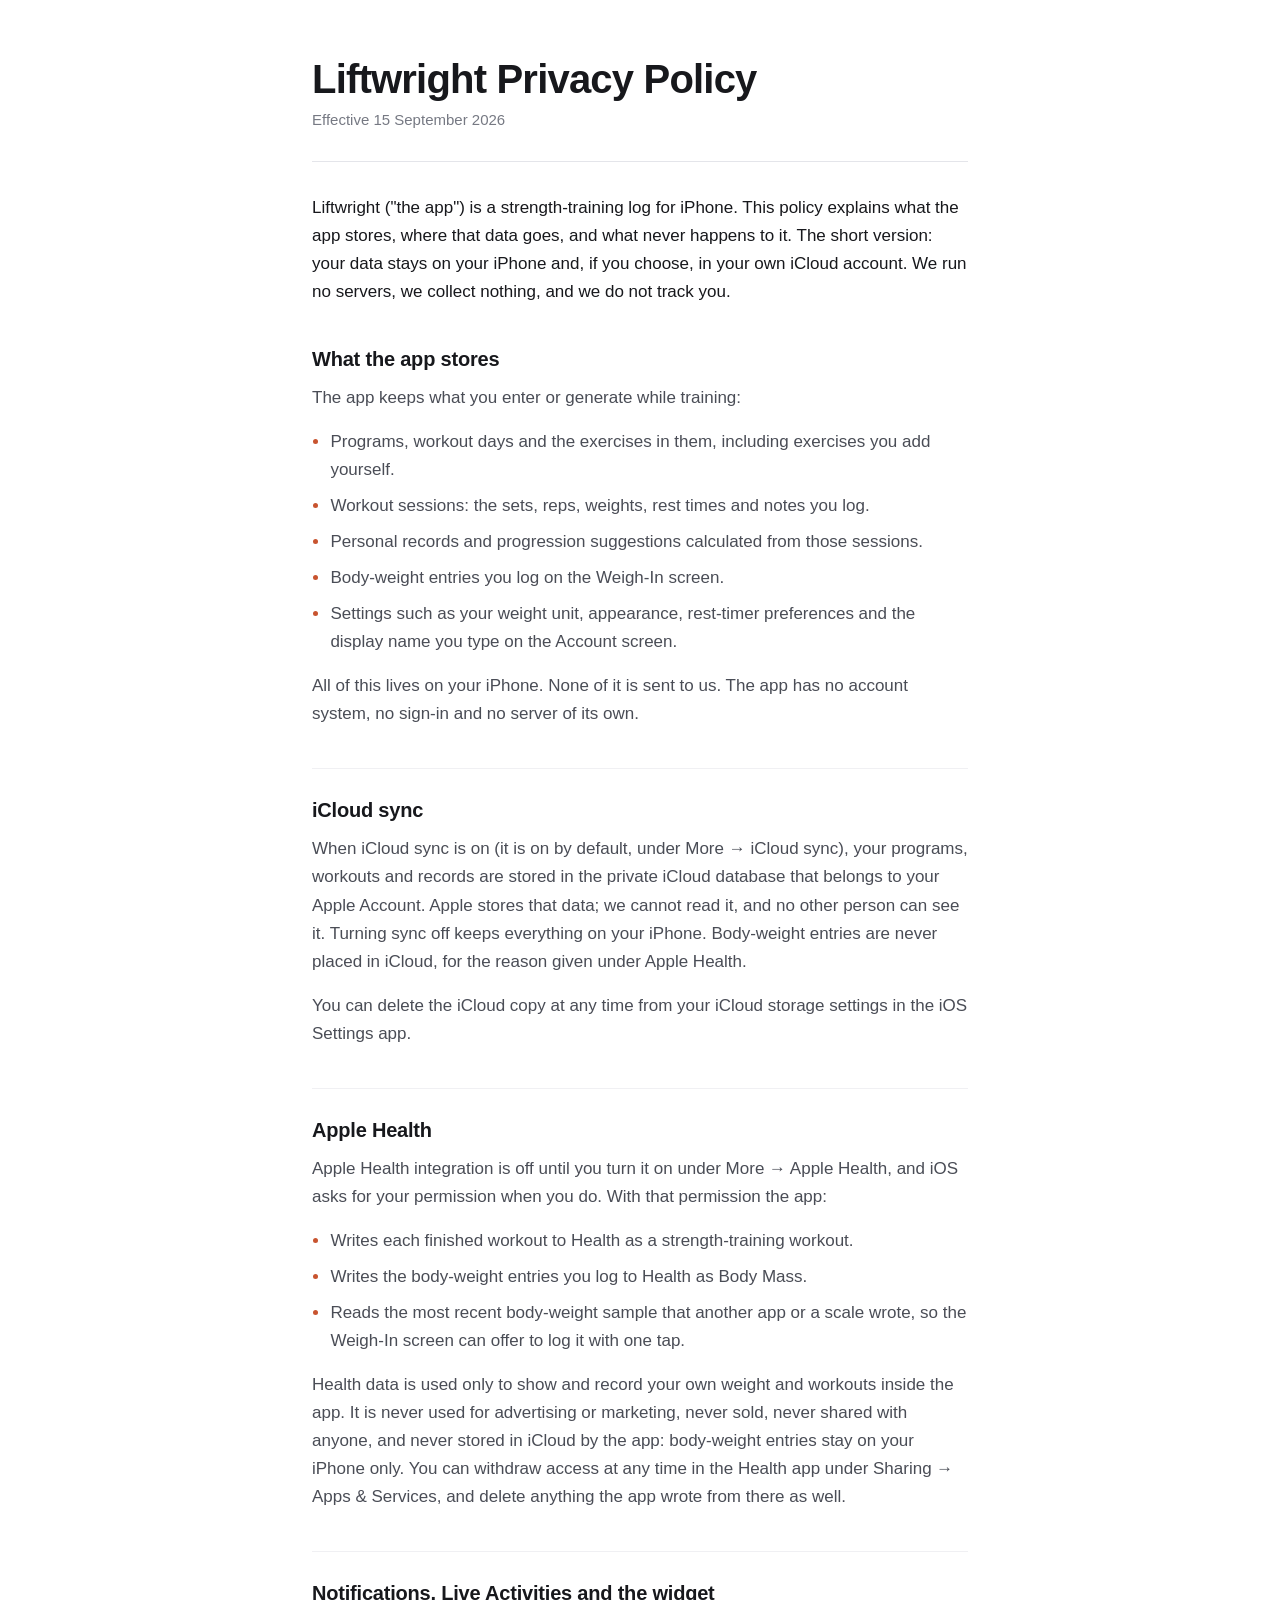
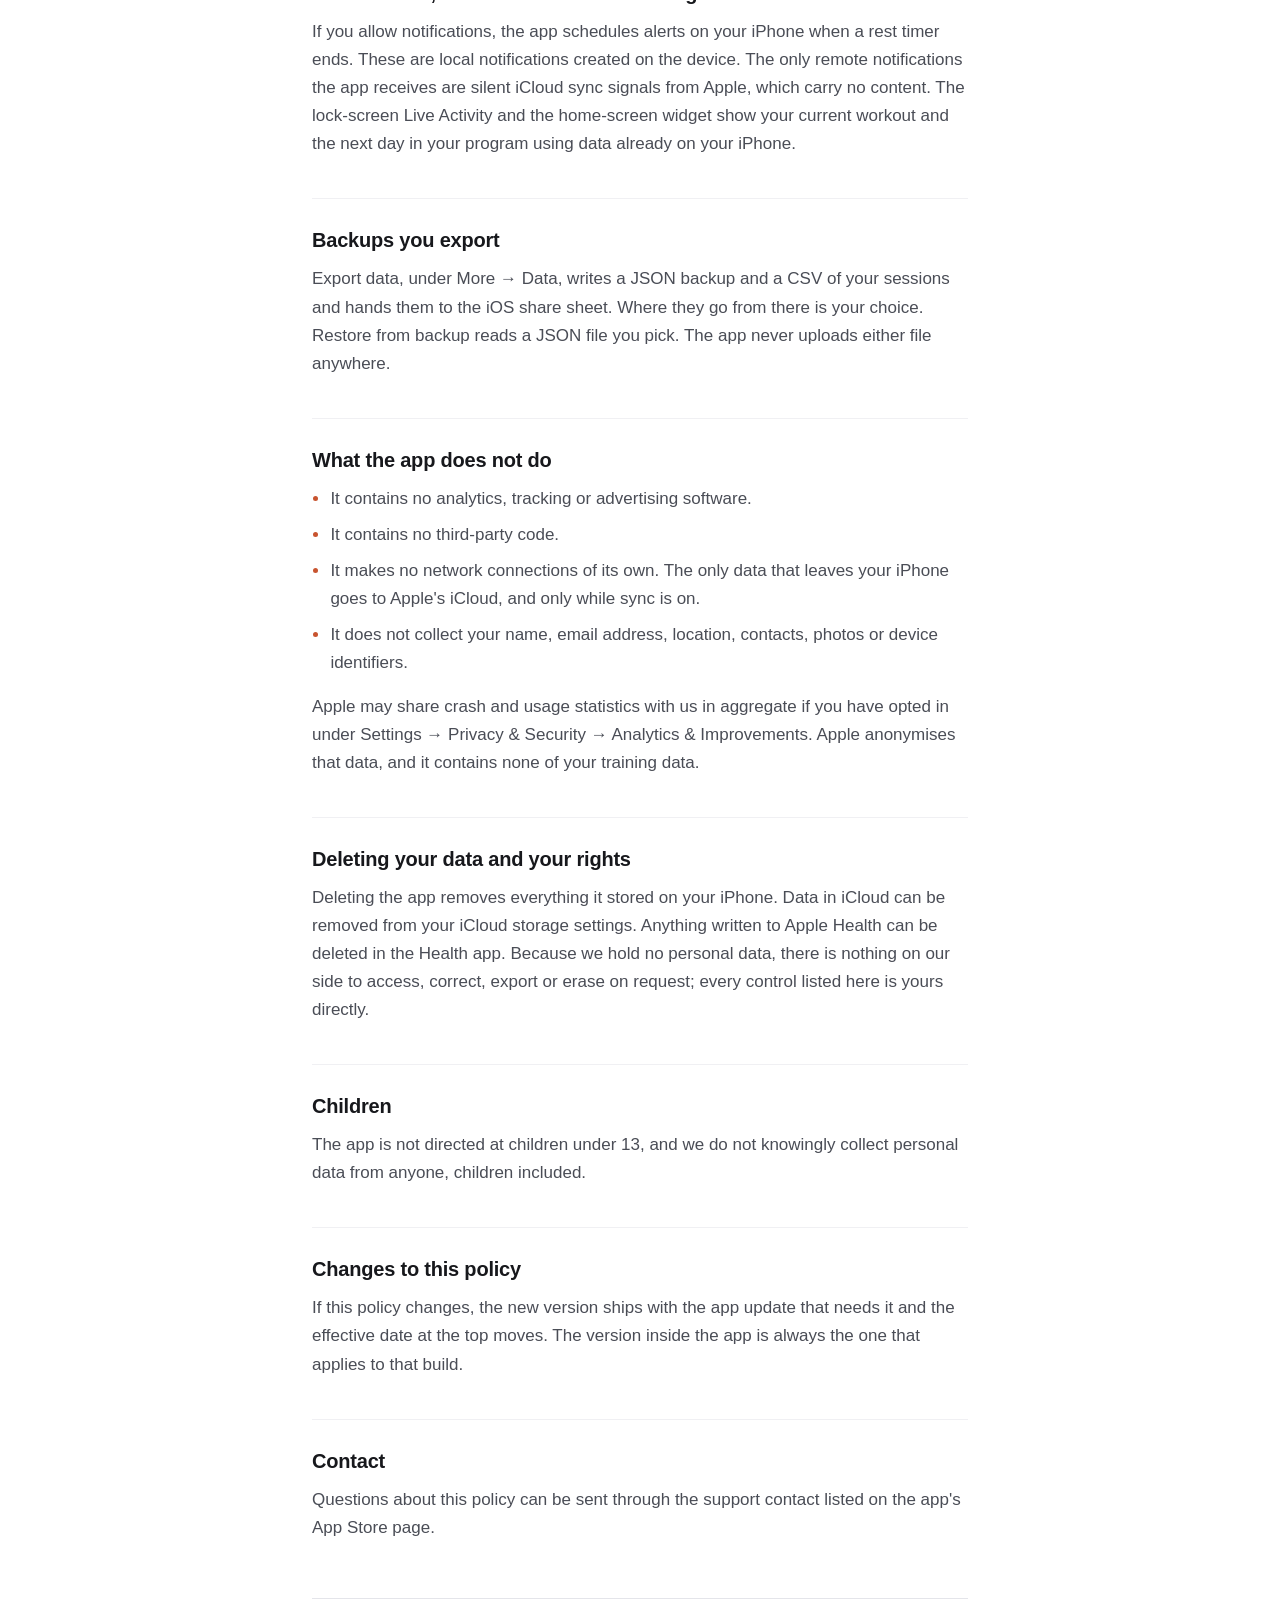
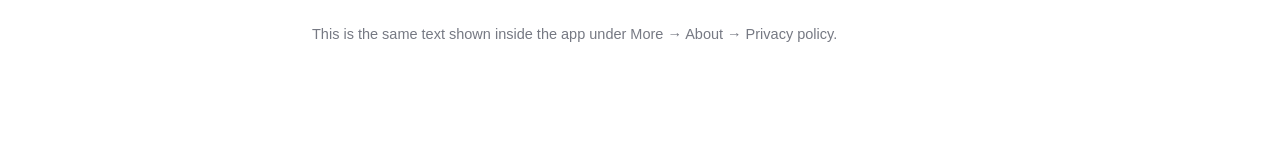
==== index.html @ 8327b4fc "Publish the Liftwright privacy policy Generated from the markdown that ships inside the app, so the " ====
<!doctype html>
<html lang="en">
<head>
<meta charset="utf-8">
<meta name="viewport" content="width=device-width, initial-scale=1">
<title>Liftwright Privacy Policy</title>
<meta name="description" content="Privacy policy for Liftwright, a strength-training log for iPhone.">
<meta name="color-scheme" content="light dark">
<style>
  :root {
    --ground: #ffffff;
    --ink: #17181c;
    --ink-2: #4a4d56;
    --muted: #767983;
    --line: #e4e5ea;
    --accent: #c8542f;
    --rule: #f0f0f3;
  }
  @media (prefers-color-scheme: dark) {
    :root {
      --ground: #101114;
      --ink: #f0f0f3;
      --ink-2: #c2c4cc;
      --muted: #8c8f99;
      --line: #2a2b32;
      --accent: #ff8a65;
      --rule: #1c1d22;
    }
  }
  * { box-sizing: border-box; }
  html { -webkit-text-size-adjust: 100%; }
  body {
    margin: 0;
    background: var(--ground);
    color: var(--ink);
    font: 400 17px/1.65 -apple-system, BlinkMacSystemFont, "Segoe UI", Roboto,
          "Helvetica Neue", Arial, sans-serif;
    -webkit-font-smoothing: antialiased;
    padding-block: 56px 96px;
    padding-inline: 22px;
  }
  main { max-width: 41rem; margin: 0 auto; }
  h1 {
    font-size: clamp(30px, 6vw, 40px);
    line-height: 1.15;
    letter-spacing: -.02em;
    margin: 0 0 6px;
    text-wrap: balance;
  }
  .effective {
    color: var(--muted);
    font-size: 15px;
    margin: 0 0 32px;
    padding-bottom: 28px;
    border-bottom: 1px solid var(--line);
  }
  h2 {
    font-size: 20px;
    line-height: 1.3;
    letter-spacing: -.01em;
    margin: 40px 0 12px;
    padding-top: 28px;
    border-top: 1px solid var(--rule);
    text-wrap: balance;
  }
  h2:first-of-type { border-top: 0; padding-top: 0; }
  p { margin: 0 0 16px; color: var(--ink-2); }
  .lede { color: var(--ink); }
  ul { margin: 0 0 16px; padding-left: 1.15rem; color: var(--ink-2); }
  li { margin-bottom: 8px; }
  li::marker { color: var(--accent); }
  footer {
    margin-top: 56px;
    padding-top: 24px;
    border-top: 1px solid var(--line);
    color: var(--muted);
    font-size: 14.5px;
  }
  footer p { color: inherit; margin-bottom: 0; }
  @media (max-width: 520px) {
    body { padding-block: 36px 64px; font-size: 16.5px; }
  }
</style>
</head>
<body>
<main>
<h1>Liftwright Privacy Policy</h1>
<p class="effective">Effective 15 September 2026</p>
<p class="lede">Liftwright (&quot;the app&quot;) is a strength-training log for iPhone. This policy explains what the app stores, where that data goes, and what never happens to it. The short version: your data stays on your iPhone and, if you choose, in your own iCloud account. We run no servers, we collect nothing, and we do not track you.</p>
<h2>What the app stores</h2>
<p>The app keeps what you enter or generate while training:</p>
<ul>
  <li>Programs, workout days and the exercises in them, including exercises you add yourself.</li>
  <li>Workout sessions: the sets, reps, weights, rest times and notes you log.</li>
  <li>Personal records and progression suggestions calculated from those sessions.</li>
  <li>Body-weight entries you log on the Weigh-In screen.</li>
  <li>Settings such as your weight unit, appearance, rest-timer preferences and the display name you type on the Account screen.</li>
</ul>
<p>All of this lives on your iPhone. None of it is sent to us. The app has no account system, no sign-in and no server of its own.</p>
<h2>iCloud sync</h2>
<p>When iCloud sync is on (it is on by default, under More → iCloud sync), your programs, workouts and records are stored in the private iCloud database that belongs to your Apple Account. Apple stores that data; we cannot read it, and no other person can see it. Turning sync off keeps everything on your iPhone. Body-weight entries are never placed in iCloud, for the reason given under Apple Health.</p>
<p>You can delete the iCloud copy at any time from your iCloud storage settings in the iOS Settings app.</p>
<h2>Apple Health</h2>
<p>Apple Health integration is off until you turn it on under More → Apple Health, and iOS asks for your permission when you do. With that permission the app:</p>
<ul>
  <li>Writes each finished workout to Health as a strength-training workout.</li>
  <li>Writes the body-weight entries you log to Health as Body Mass.</li>
  <li>Reads the most recent body-weight sample that another app or a scale wrote, so the Weigh-In screen can offer to log it with one tap.</li>
</ul>
<p>Health data is used only to show and record your own weight and workouts inside the app. It is never used for advertising or marketing, never sold, never shared with anyone, and never stored in iCloud by the app: body-weight entries stay on your iPhone only. You can withdraw access at any time in the Health app under Sharing → Apps &amp; Services, and delete anything the app wrote from there as well.</p>
<h2>Notifications, Live Activities and the widget</h2>
<p>If you allow notifications, the app schedules alerts on your iPhone when a rest timer ends. These are local notifications created on the device. The only remote notifications the app receives are silent iCloud sync signals from Apple, which carry no content. The lock-screen Live Activity and the home-screen widget show your current workout and the next day in your program using data already on your iPhone.</p>
<h2>Backups you export</h2>
<p>Export data, under More → Data, writes a JSON backup and a CSV of your sessions and hands them to the iOS share sheet. Where they go from there is your choice. Restore from backup reads a JSON file you pick. The app never uploads either file anywhere.</p>
<h2>What the app does not do</h2>
<ul>
  <li>It contains no analytics, tracking or advertising software.</li>
  <li>It contains no third-party code.</li>
  <li>It makes no network connections of its own. The only data that leaves your iPhone goes to Apple&#x27;s iCloud, and only while sync is on.</li>
  <li>It does not collect your name, email address, location, contacts, photos or device identifiers.</li>
</ul>
<p>Apple may share crash and usage statistics with us in aggregate if you have opted in under Settings → Privacy &amp; Security → Analytics &amp; Improvements. Apple anonymises that data, and it contains none of your training data.</p>
<h2>Deleting your data and your rights</h2>
<p>Deleting the app removes everything it stored on your iPhone. Data in iCloud can be removed from your iCloud storage settings. Anything written to Apple Health can be deleted in the Health app. Because we hold no personal data, there is nothing on our side to access, correct, export or erase on request; every control listed here is yours directly.</p>
<h2>Children</h2>
<p>The app is not directed at children under 13, and we do not knowingly collect personal data from anyone, children included.</p>
<h2>Changes to this policy</h2>
<p>If this policy changes, the new version ships with the app update that needs it and the effective date at the top moves. The version inside the app is always the one that applies to that build.</p>
<h2>Contact</h2>
<p>Questions about this policy can be sent through the support contact listed on the app&#x27;s App Store page.</p>
<footer>
  <p>This is the same text shown inside the app under More &rarr; About &rarr; Privacy policy.</p>
</footer>
</main>
</body>
</html>
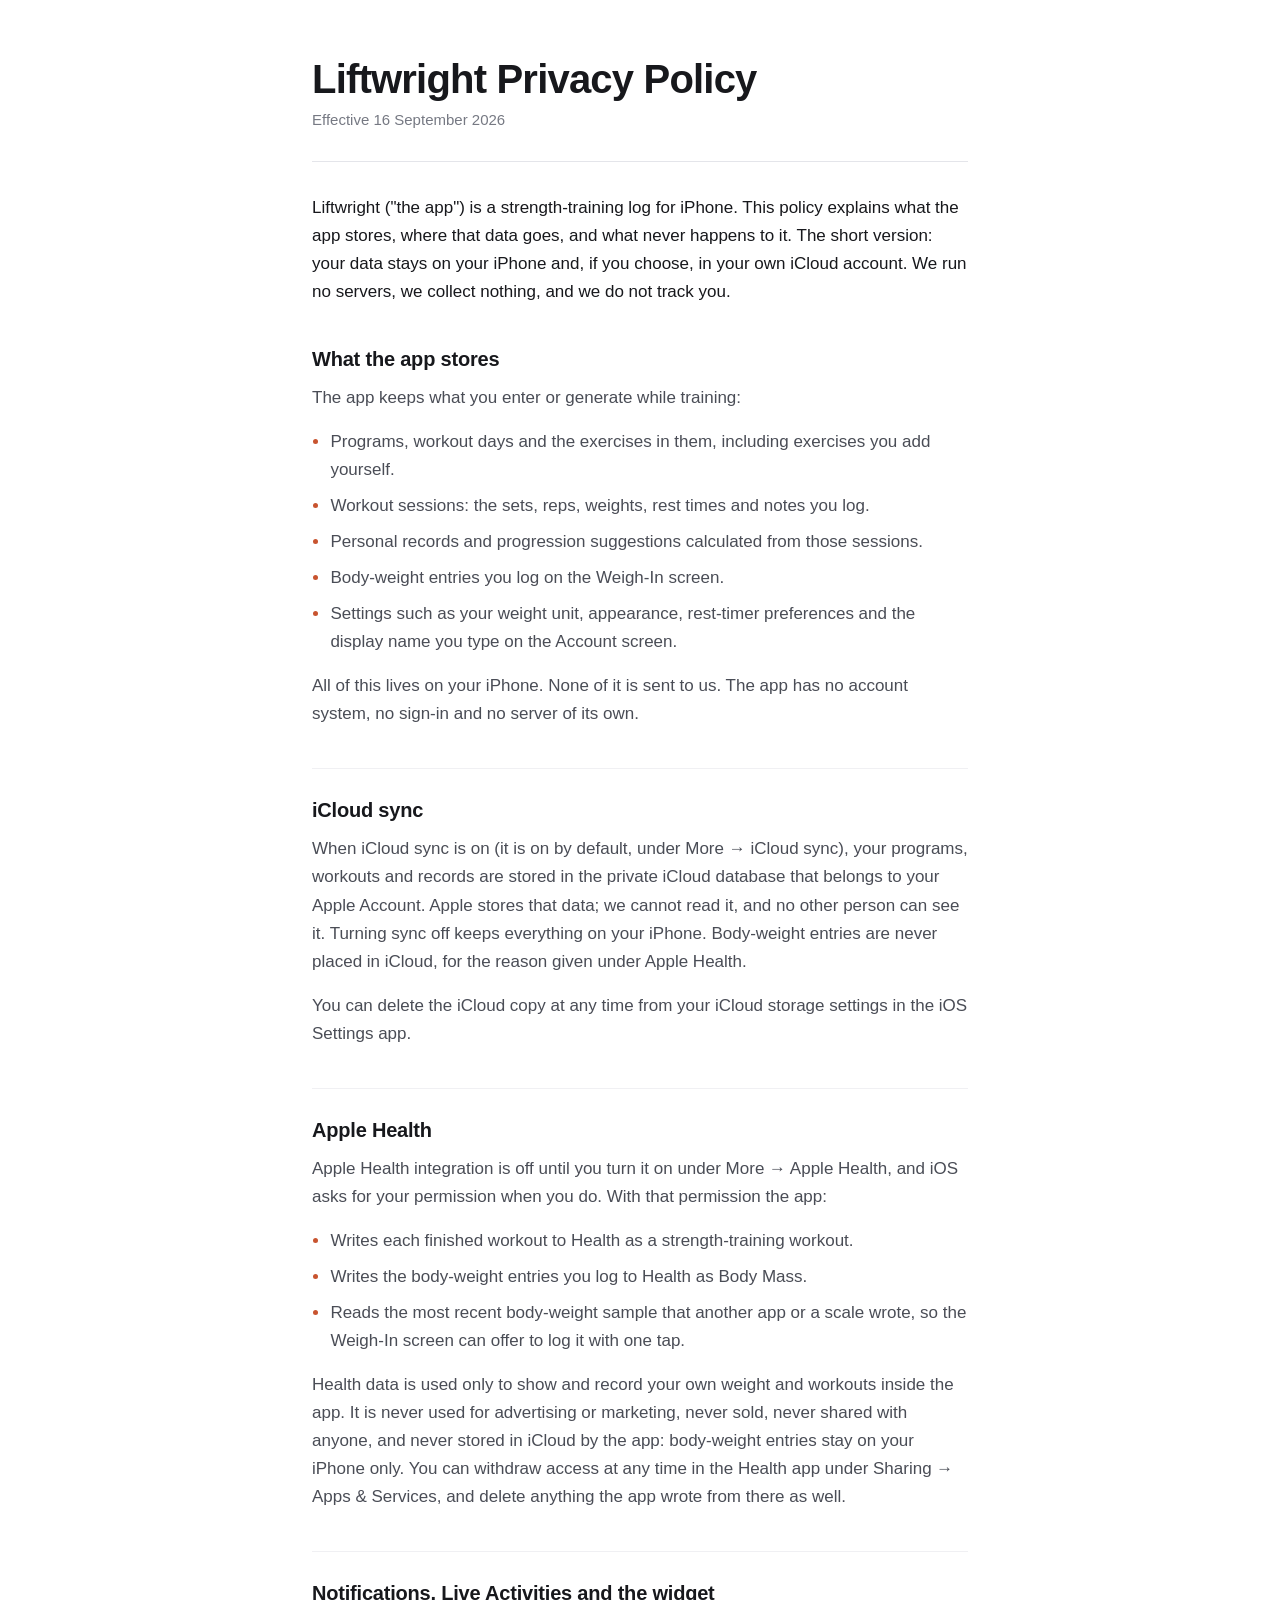
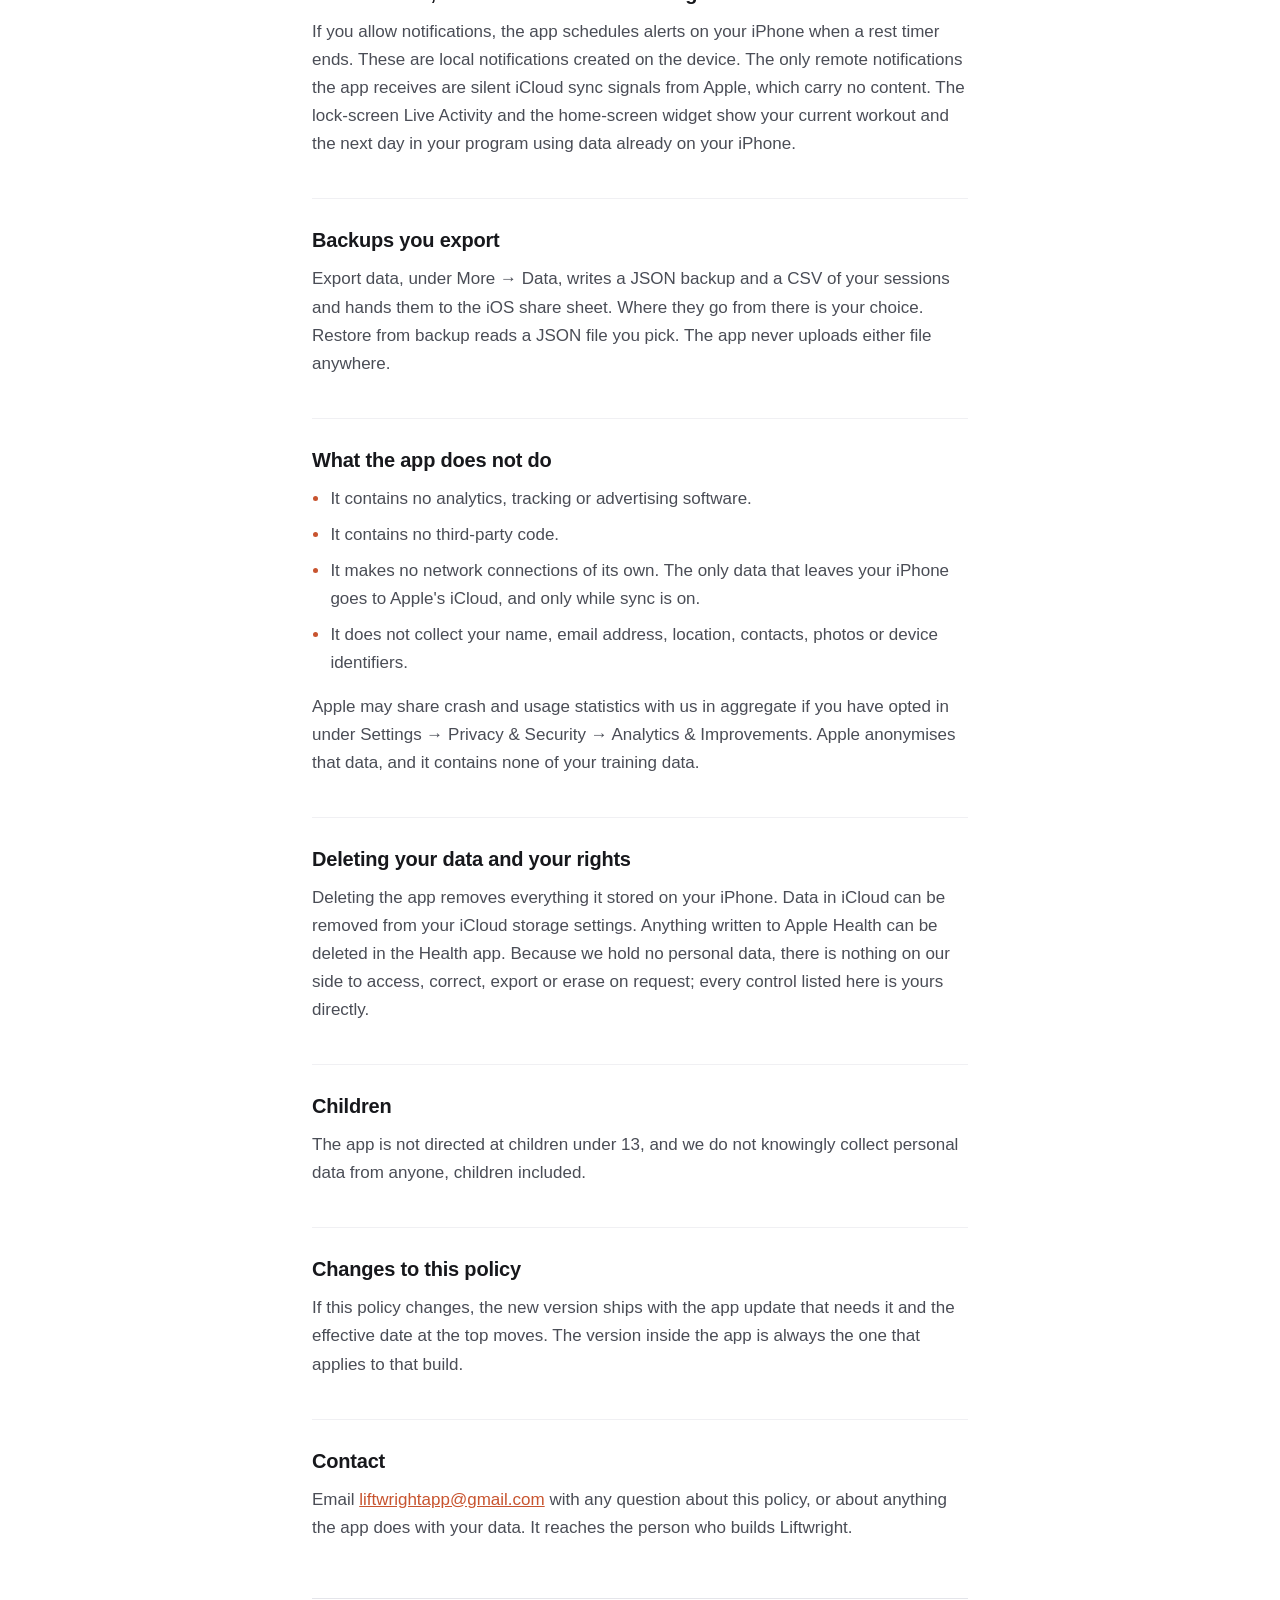
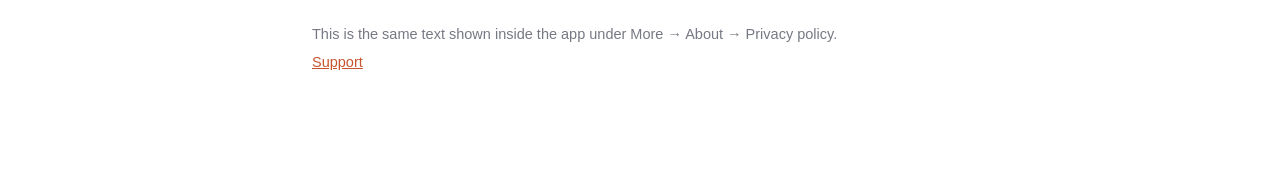
==== commit c7b9b5b1: "Add the support page and share one stylesheet The support page carries the contact address, common q" ====
--- a/index.html
+++ b/index.html
@@ -6,86 +6,12 @@
 <title>Liftwright Privacy Policy</title>
 <meta name="description" content="Privacy policy for Liftwright, a strength-training log for iPhone.">
 <meta name="color-scheme" content="light dark">
-<style>
-  :root {
-    --ground: #ffffff;
-    --ink: #17181c;
-    --ink-2: #4a4d56;
-    --muted: #767983;
-    --line: #e4e5ea;
-    --accent: #c8542f;
-    --rule: #f0f0f3;
-  }
-  @media (prefers-color-scheme: dark) {
-    :root {
-      --ground: #101114;
-      --ink: #f0f0f3;
-      --ink-2: #c2c4cc;
-      --muted: #8c8f99;
-      --line: #2a2b32;
-      --accent: #ff8a65;
-      --rule: #1c1d22;
-    }
-  }
-  * { box-sizing: border-box; }
-  html { -webkit-text-size-adjust: 100%; }
-  body {
-    margin: 0;
-    background: var(--ground);
-    color: var(--ink);
-    font: 400 17px/1.65 -apple-system, BlinkMacSystemFont, "Segoe UI", Roboto,
-          "Helvetica Neue", Arial, sans-serif;
-    -webkit-font-smoothing: antialiased;
-    padding-block: 56px 96px;
-    padding-inline: 22px;
-  }
-  main { max-width: 41rem; margin: 0 auto; }
-  h1 {
-    font-size: clamp(30px, 6vw, 40px);
-    line-height: 1.15;
-    letter-spacing: -.02em;
-    margin: 0 0 6px;
-    text-wrap: balance;
-  }
-  .effective {
-    color: var(--muted);
-    font-size: 15px;
-    margin: 0 0 32px;
-    padding-bottom: 28px;
-    border-bottom: 1px solid var(--line);
-  }
-  h2 {
-    font-size: 20px;
-    line-height: 1.3;
-    letter-spacing: -.01em;
-    margin: 40px 0 12px;
-    padding-top: 28px;
-    border-top: 1px solid var(--rule);
-    text-wrap: balance;
-  }
-  h2:first-of-type { border-top: 0; padding-top: 0; }
-  p { margin: 0 0 16px; color: var(--ink-2); }
-  .lede { color: var(--ink); }
-  ul { margin: 0 0 16px; padding-left: 1.15rem; color: var(--ink-2); }
-  li { margin-bottom: 8px; }
-  li::marker { color: var(--accent); }
-  footer {
-    margin-top: 56px;
-    padding-top: 24px;
-    border-top: 1px solid var(--line);
-    color: var(--muted);
-    font-size: 14.5px;
-  }
-  footer p { color: inherit; margin-bottom: 0; }
-  @media (max-width: 520px) {
-    body { padding-block: 36px 64px; font-size: 16.5px; }
-  }
-</style>
+<link rel="stylesheet" href="style.css">
 </head>
 <body>
 <main>
 <h1>Liftwright Privacy Policy</h1>
-<p class="effective">Effective 15 September 2026</p>
+<p class="effective">Effective 16 September 2026</p>
 <p class="lede">Liftwright (&quot;the app&quot;) is a strength-training log for iPhone. This policy explains what the app stores, where that data goes, and what never happens to it. The short version: your data stays on your iPhone and, if you choose, in your own iCloud account. We run no servers, we collect nothing, and we do not track you.</p>
 <h2>What the app stores</h2>
 <p>The app keeps what you enter or generate while training:</p>
@@ -127,9 +53,10 @@
 <h2>Changes to this policy</h2>
 <p>If this policy changes, the new version ships with the app update that needs it and the effective date at the top moves. The version inside the app is always the one that applies to that build.</p>
 <h2>Contact</h2>
-<p>Questions about this policy can be sent through the support contact listed on the app&#x27;s App Store page.</p>
+<p>Email <a href="mailto:liftwrightapp@gmail.com">liftwrightapp@gmail.com</a> with any question about this policy, or about anything the app does with your data. It reaches the person who builds Liftwright.</p>
 <footer>
   <p>This is the same text shown inside the app under More &rarr; About &rarr; Privacy policy.</p>
+  <p><a href="support/">Support</a></p>
 </footer>
 </main>
 </body>
--- a/style.css
+++ b/style.css
@@ -0,0 +1,127 @@
+/* Shared by the privacy policy (generated) and the support page (hand-written). */
+
+:root {
+  --ground: #ffffff;
+  --panel: #f7f7f9;
+  --ink: #17181c;
+  --ink-2: #4a4d56;
+  --muted: #767983;
+  --line: #e4e5ea;
+  --accent: #c8542f;
+  --rule: #f0f0f3;
+}
+@media (prefers-color-scheme: dark) {
+  :root {
+    --ground: #101114;
+    --panel: #1a1b20;
+    --ink: #f0f0f3;
+    --ink-2: #c2c4cc;
+    --muted: #8c8f99;
+    --line: #2a2b32;
+    --accent: #ff8a65;
+    --rule: #1c1d22;
+  }
+}
+
+* { box-sizing: border-box; }
+html { -webkit-text-size-adjust: 100%; }
+
+body {
+  margin: 0;
+  background: var(--ground);
+  color: var(--ink);
+  font: 400 17px/1.65 -apple-system, BlinkMacSystemFont, "Segoe UI", Roboto,
+        "Helvetica Neue", Arial, sans-serif;
+  -webkit-font-smoothing: antialiased;
+  padding-block: 56px 96px;
+  padding-inline: 22px;
+}
+
+main { max-width: 41rem; margin: 0 auto; }
+
+h1 {
+  font-size: clamp(30px, 6vw, 40px);
+  line-height: 1.15;
+  letter-spacing: -.02em;
+  margin: 0 0 6px;
+  text-wrap: balance;
+}
+
+.effective,
+.standfirst {
+  color: var(--muted);
+  font-size: 15px;
+  margin: 0 0 32px;
+  padding-bottom: 28px;
+  border-bottom: 1px solid var(--line);
+}
+
+h2 {
+  font-size: 20px;
+  line-height: 1.3;
+  letter-spacing: -.01em;
+  margin: 40px 0 12px;
+  padding-top: 28px;
+  border-top: 1px solid var(--rule);
+  text-wrap: balance;
+}
+h2:first-of-type { border-top: 0; padding-top: 0; }
+
+h3 {
+  font-size: 17px;
+  line-height: 1.35;
+  margin: 24px 0 6px;
+  text-wrap: balance;
+}
+
+p { margin: 0 0 16px; color: var(--ink-2); }
+.lede { color: var(--ink); }
+
+ul { margin: 0 0 16px; padding-left: 1.15rem; color: var(--ink-2); }
+li { margin-bottom: 8px; }
+li::marker { color: var(--accent); }
+
+a { color: var(--accent); }
+a:focus-visible { outline: 2px solid var(--accent); outline-offset: 3px; border-radius: 2px; }
+
+/* The support page's contact block: the one thing a visitor came for. */
+.contact {
+  background: var(--panel);
+  border: 1px solid var(--line);
+  border-radius: 12px;
+  padding: 22px 24px;
+  margin: 0 0 8px;
+}
+.contact .label {
+  font-size: 13px;
+  font-weight: 600;
+  letter-spacing: .06em;
+  text-transform: uppercase;
+  color: var(--muted);
+  margin: 0 0 6px;
+}
+.contact .address {
+  margin: 0;
+  font-size: clamp(19px, 4.4vw, 23px);
+  line-height: 1.3;
+  font-weight: 600;
+  overflow-wrap: anywhere;
+}
+.contact .address a { text-decoration: none; }
+.contact .address a:hover { text-decoration: underline; }
+.contact .note { margin: 12px 0 0; font-size: 15px; }
+
+footer {
+  margin-top: 56px;
+  padding-top: 24px;
+  border-top: 1px solid var(--line);
+  color: var(--muted);
+  font-size: 14.5px;
+}
+footer p { color: inherit; margin-bottom: 4px; }
+footer p:last-child { margin-bottom: 0; }
+
+@media (max-width: 520px) {
+  body { padding-block: 36px 64px; font-size: 16.5px; }
+  .contact { padding: 18px 18px; }
+}
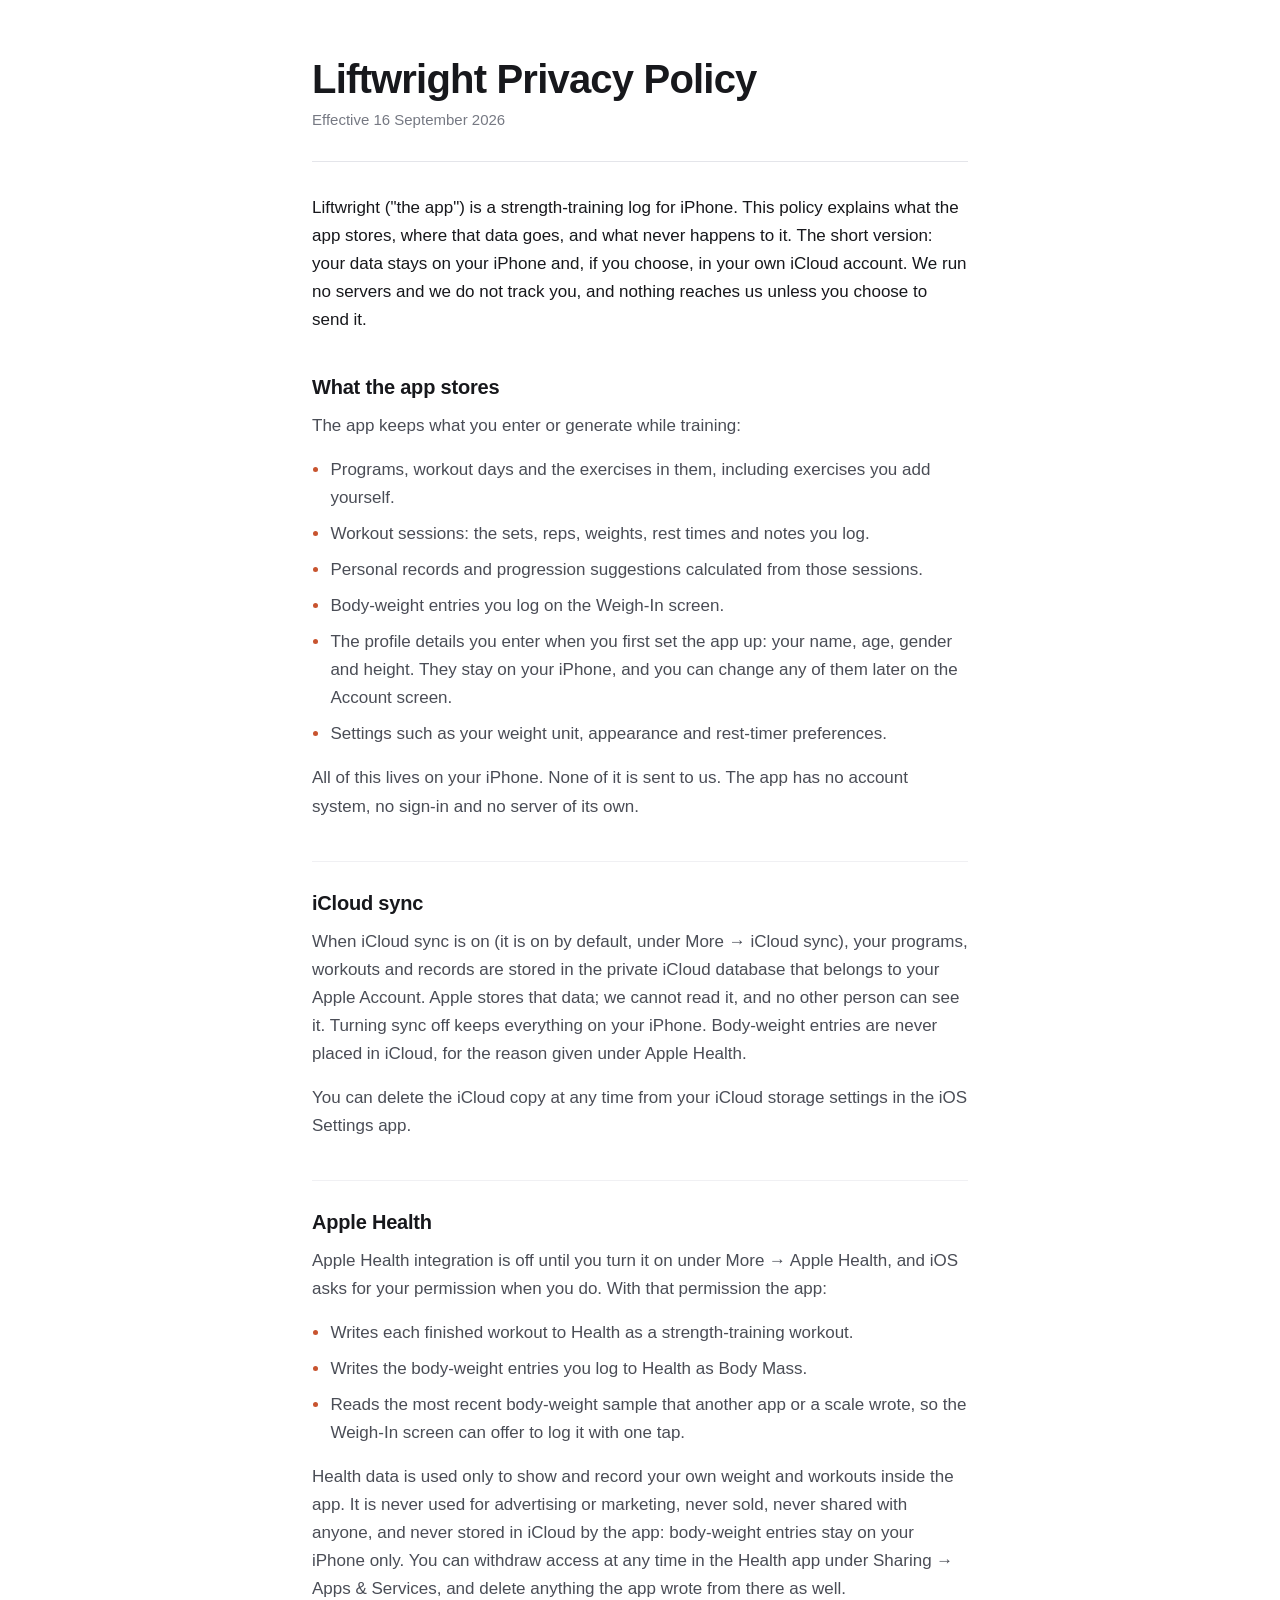
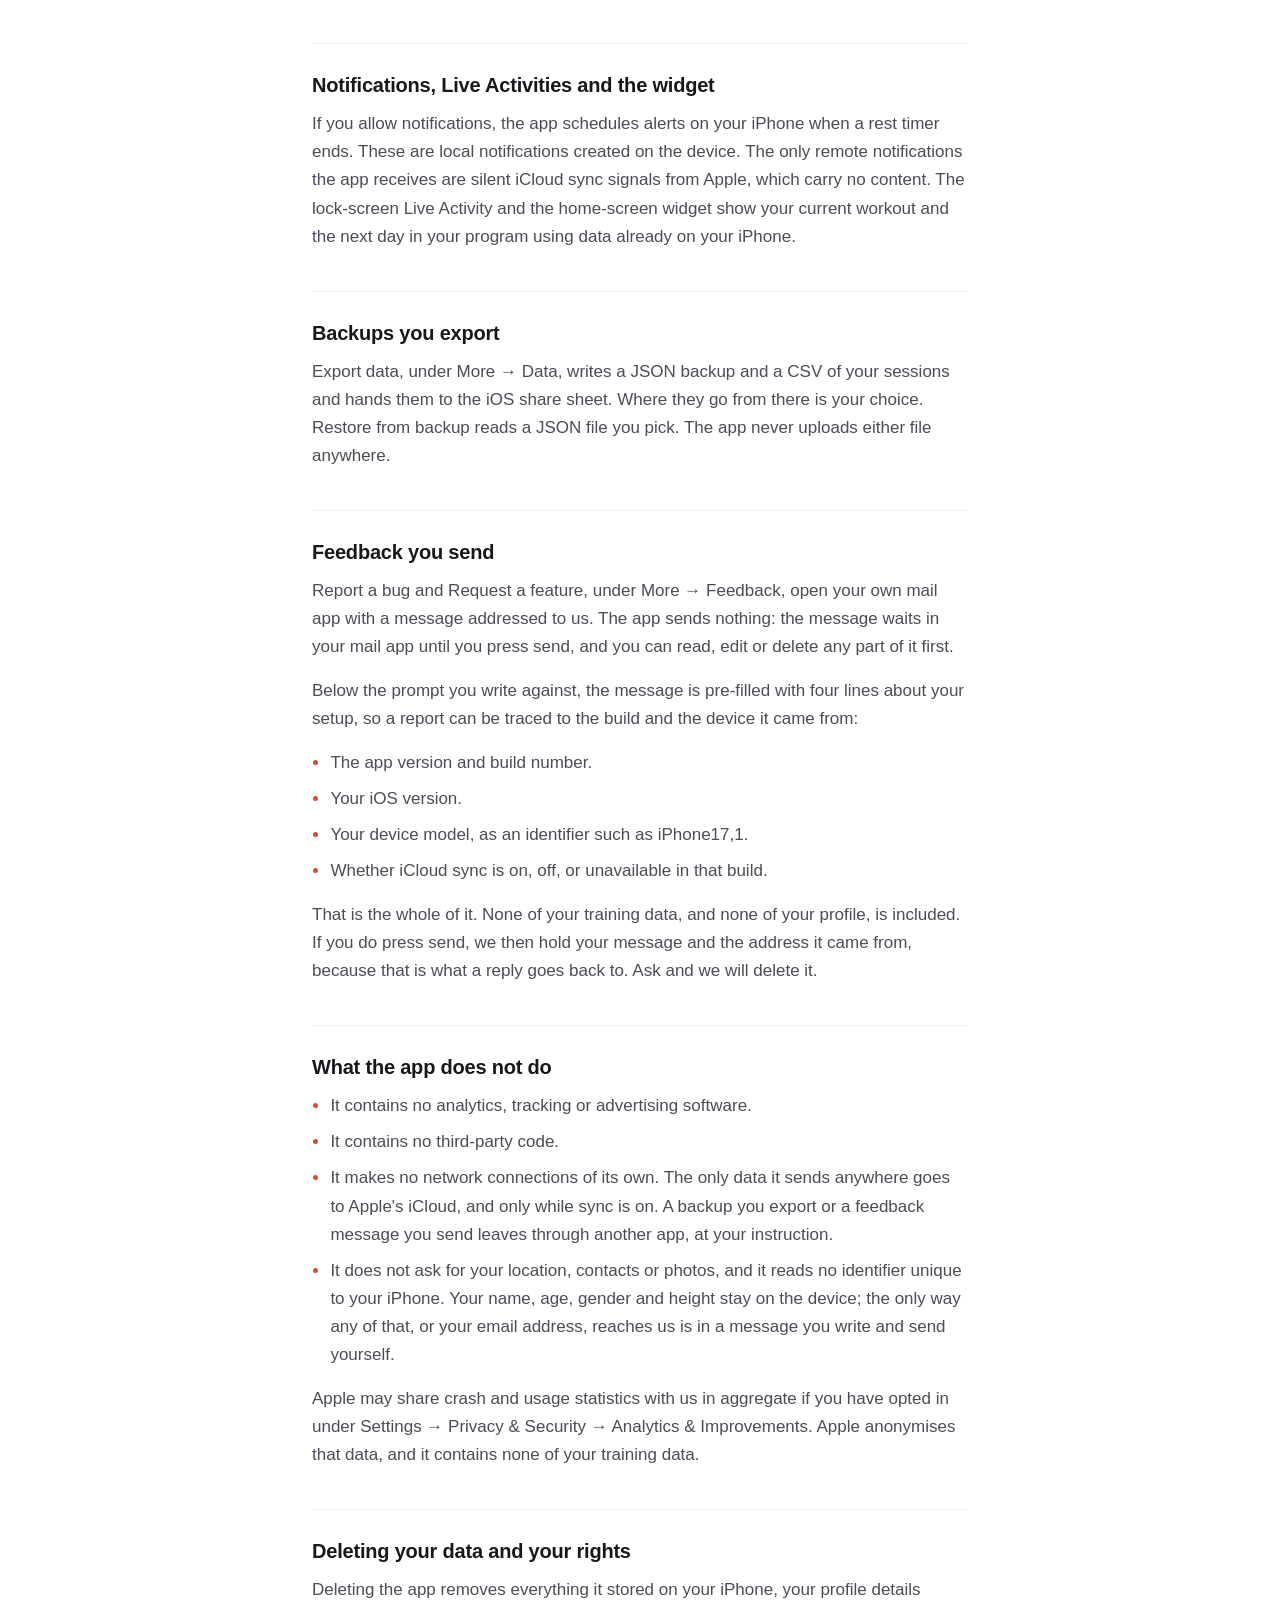
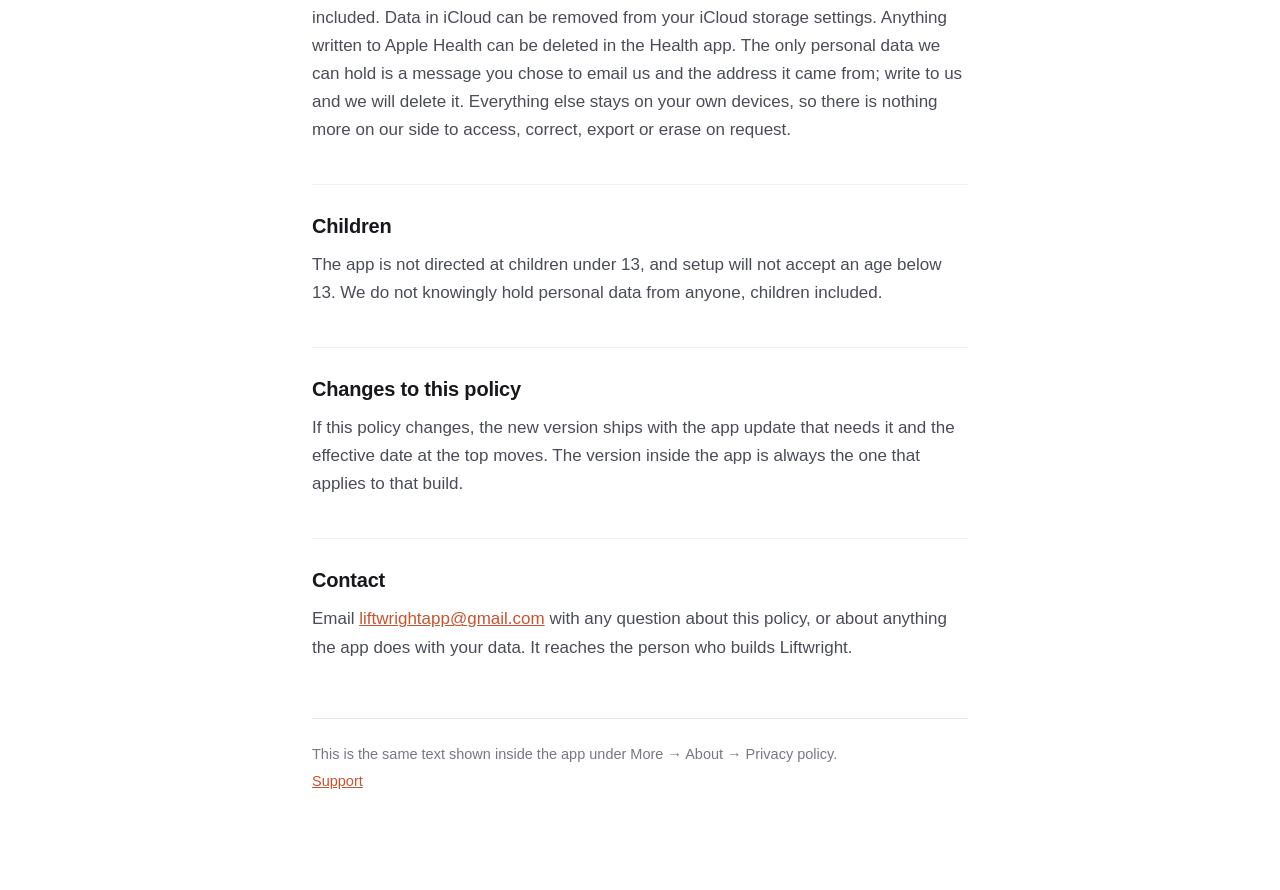
==== commit 773790ba: "Declare the profile details and the feedback route Regenerated from the policy that ships in the app" ====
--- a/index.html
+++ b/index.html
@@ -12,7 +12,7 @@
 <main>
 <h1>Liftwright Privacy Policy</h1>
 <p class="effective">Effective 16 September 2026</p>
-<p class="lede">Liftwright (&quot;the app&quot;) is a strength-training log for iPhone. This policy explains what the app stores, where that data goes, and what never happens to it. The short version: your data stays on your iPhone and, if you choose, in your own iCloud account. We run no servers, we collect nothing, and we do not track you.</p>
+<p class="lede">Liftwright (&quot;the app&quot;) is a strength-training log for iPhone. This policy explains what the app stores, where that data goes, and what never happens to it. The short version: your data stays on your iPhone and, if you choose, in your own iCloud account. We run no servers and we do not track you, and nothing reaches us unless you choose to send it.</p>
 <h2>What the app stores</h2>
 <p>The app keeps what you enter or generate while training:</p>
 <ul>
@@ -20,7 +20,8 @@
   <li>Workout sessions: the sets, reps, weights, rest times and notes you log.</li>
   <li>Personal records and progression suggestions calculated from those sessions.</li>
   <li>Body-weight entries you log on the Weigh-In screen.</li>
-  <li>Settings such as your weight unit, appearance, rest-timer preferences and the display name you type on the Account screen.</li>
+  <li>The profile details you enter when you first set the app up: your name, age, gender and height. They stay on your iPhone, and you can change any of them later on the Account screen.</li>
+  <li>Settings such as your weight unit, appearance and rest-timer preferences.</li>
 </ul>
 <p>All of this lives on your iPhone. None of it is sent to us. The app has no account system, no sign-in and no server of its own.</p>
 <h2>iCloud sync</h2>
@@ -38,18 +39,28 @@
 <p>If you allow notifications, the app schedules alerts on your iPhone when a rest timer ends. These are local notifications created on the device. The only remote notifications the app receives are silent iCloud sync signals from Apple, which carry no content. The lock-screen Live Activity and the home-screen widget show your current workout and the next day in your program using data already on your iPhone.</p>
 <h2>Backups you export</h2>
 <p>Export data, under More → Data, writes a JSON backup and a CSV of your sessions and hands them to the iOS share sheet. Where they go from there is your choice. Restore from backup reads a JSON file you pick. The app never uploads either file anywhere.</p>
+<h2>Feedback you send</h2>
+<p>Report a bug and Request a feature, under More → Feedback, open your own mail app with a message addressed to us. The app sends nothing: the message waits in your mail app until you press send, and you can read, edit or delete any part of it first.</p>
+<p>Below the prompt you write against, the message is pre-filled with four lines about your setup, so a report can be traced to the build and the device it came from:</p>
+<ul>
+  <li>The app version and build number.</li>
+  <li>Your iOS version.</li>
+  <li>Your device model, as an identifier such as iPhone17,1.</li>
+  <li>Whether iCloud sync is on, off, or unavailable in that build.</li>
+</ul>
+<p>That is the whole of it. None of your training data, and none of your profile, is included. If you do press send, we then hold your message and the address it came from, because that is what a reply goes back to. Ask and we will delete it.</p>
 <h2>What the app does not do</h2>
 <ul>
   <li>It contains no analytics, tracking or advertising software.</li>
   <li>It contains no third-party code.</li>
-  <li>It makes no network connections of its own. The only data that leaves your iPhone goes to Apple&#x27;s iCloud, and only while sync is on.</li>
-  <li>It does not collect your name, email address, location, contacts, photos or device identifiers.</li>
+  <li>It makes no network connections of its own. The only data it sends anywhere goes to Apple&#x27;s iCloud, and only while sync is on. A backup you export or a feedback message you send leaves through another app, at your instruction.</li>
+  <li>It does not ask for your location, contacts or photos, and it reads no identifier unique to your iPhone. Your name, age, gender and height stay on the device; the only way any of that, or your email address, reaches us is in a message you write and send yourself.</li>
 </ul>
 <p>Apple may share crash and usage statistics with us in aggregate if you have opted in under Settings → Privacy &amp; Security → Analytics &amp; Improvements. Apple anonymises that data, and it contains none of your training data.</p>
 <h2>Deleting your data and your rights</h2>
-<p>Deleting the app removes everything it stored on your iPhone. Data in iCloud can be removed from your iCloud storage settings. Anything written to Apple Health can be deleted in the Health app. Because we hold no personal data, there is nothing on our side to access, correct, export or erase on request; every control listed here is yours directly.</p>
+<p>Deleting the app removes everything it stored on your iPhone, your profile details included. Data in iCloud can be removed from your iCloud storage settings. Anything written to Apple Health can be deleted in the Health app. The only personal data we can hold is a message you chose to email us and the address it came from; write to us and we will delete it. Everything else stays on your own devices, so there is nothing more on our side to access, correct, export or erase on request.</p>
 <h2>Children</h2>
-<p>The app is not directed at children under 13, and we do not knowingly collect personal data from anyone, children included.</p>
+<p>The app is not directed at children under 13, and setup will not accept an age below 13. We do not knowingly hold personal data from anyone, children included.</p>
 <h2>Changes to this policy</h2>
 <p>If this policy changes, the new version ships with the app update that needs it and the effective date at the top moves. The version inside the app is always the one that applies to that build.</p>
 <h2>Contact</h2>
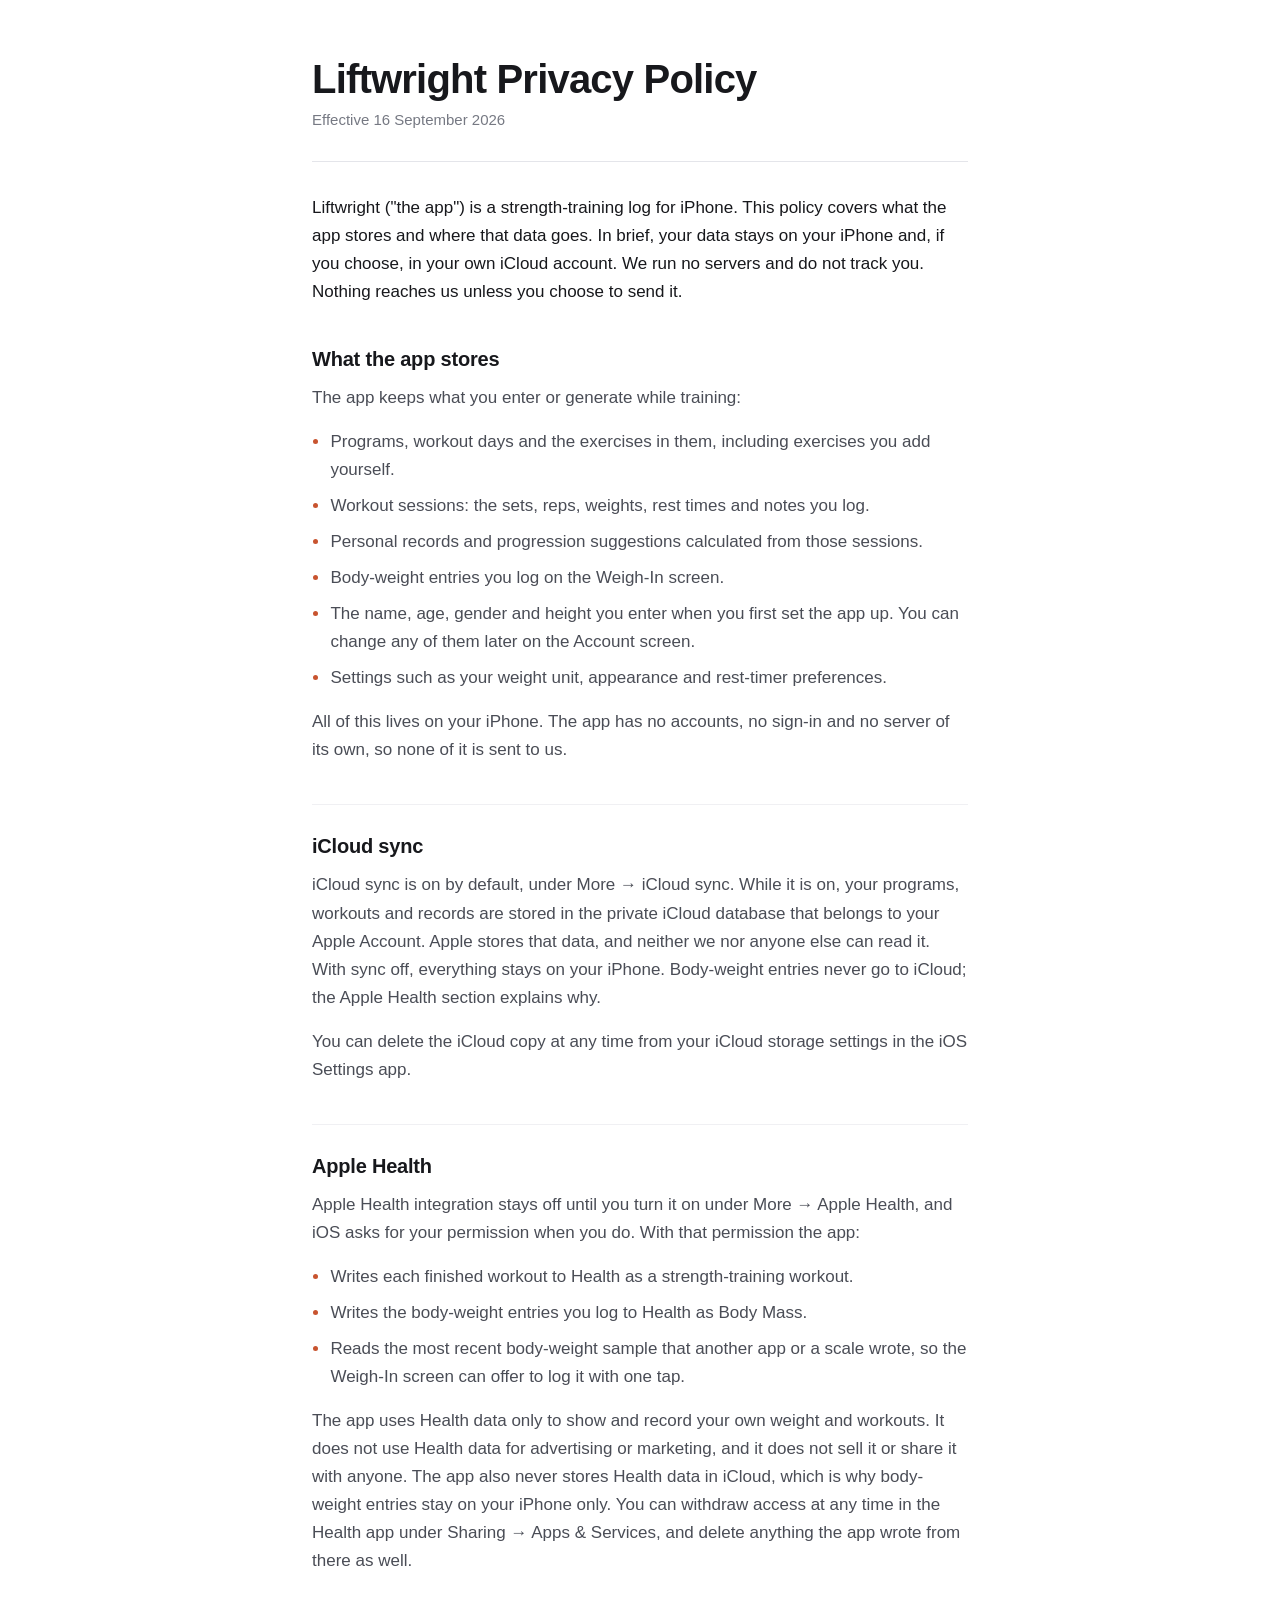
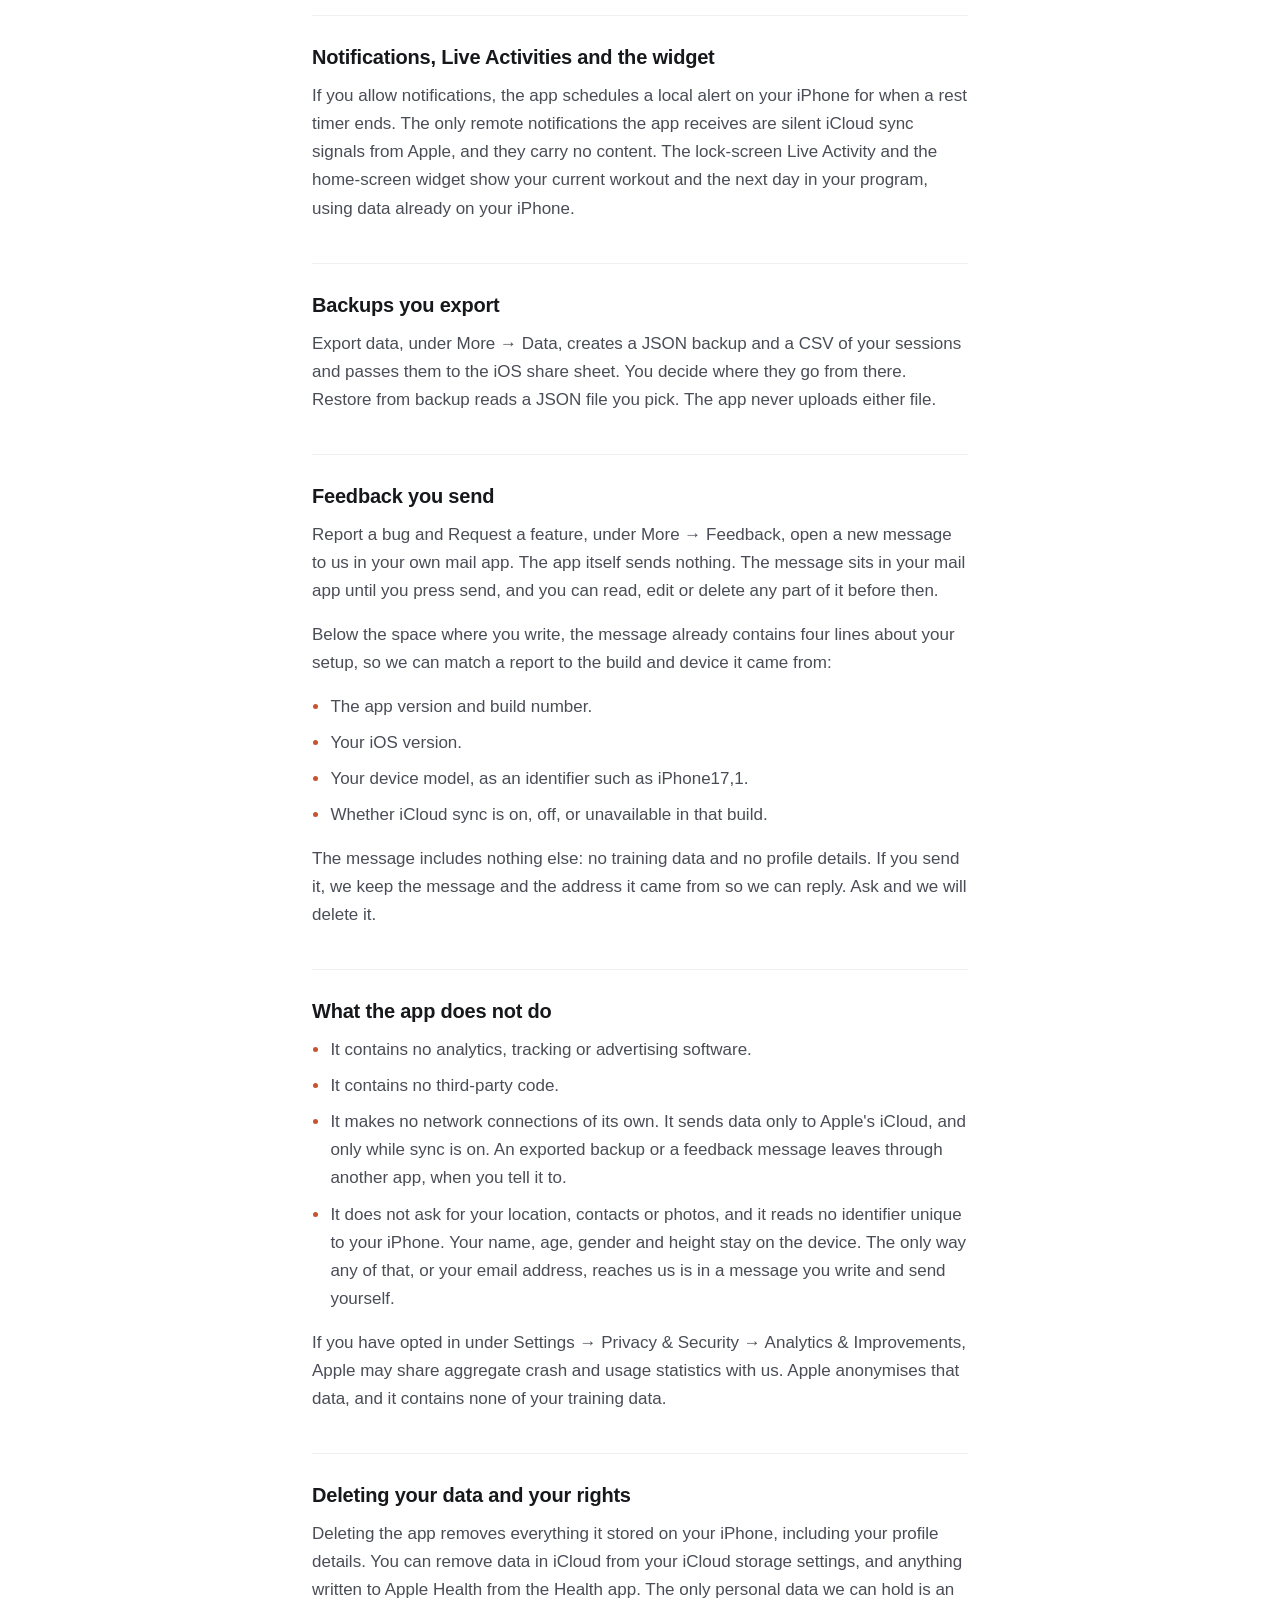
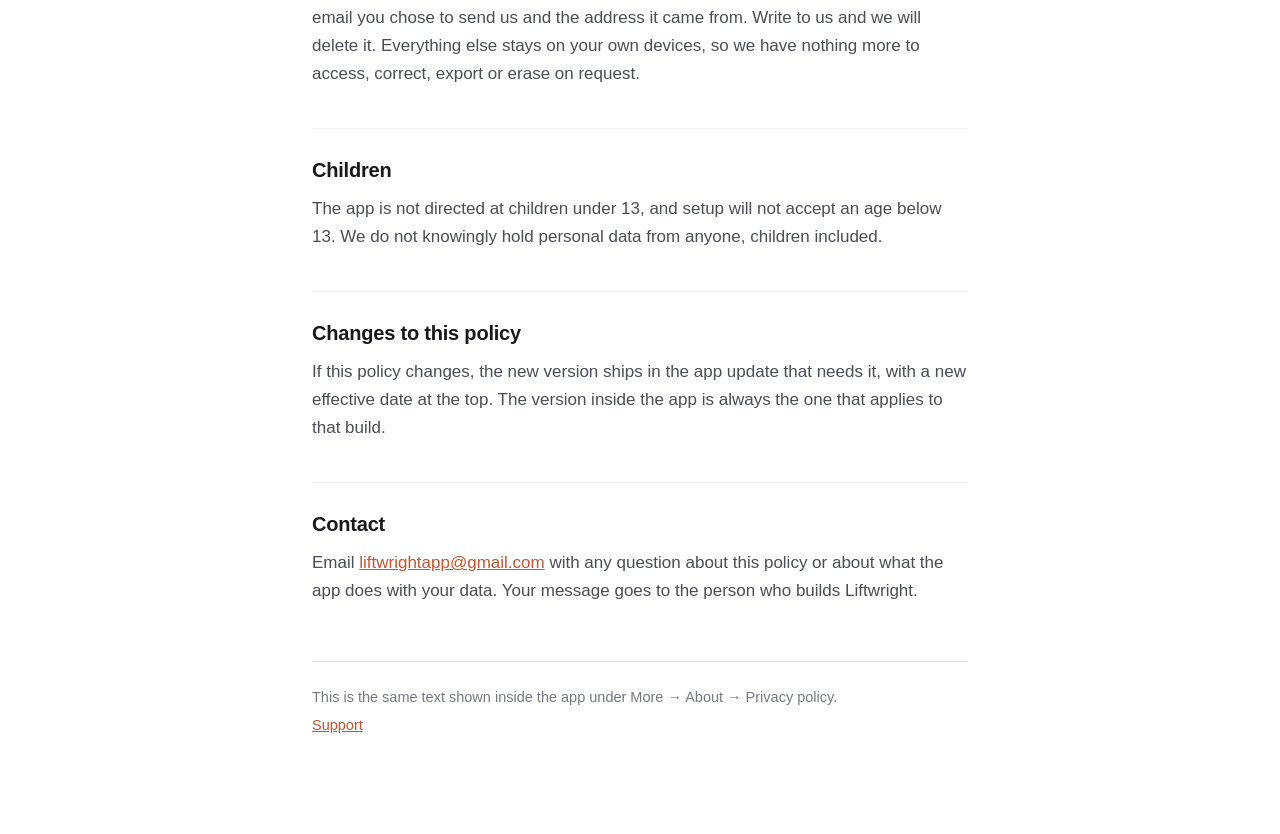
==== commit bb0b287f: "Plain the wording of the privacy policy Regenerated from Resources/PrivacyPolicy.md at af6bc1c. No c" ====
--- a/index.html
+++ b/index.html
@@ -12,7 +12,7 @@
 <main>
 <h1>Liftwright Privacy Policy</h1>
 <p class="effective">Effective 16 September 2026</p>
-<p class="lede">Liftwright (&quot;the app&quot;) is a strength-training log for iPhone. This policy explains what the app stores, where that data goes, and what never happens to it. The short version: your data stays on your iPhone and, if you choose, in your own iCloud account. We run no servers and we do not track you, and nothing reaches us unless you choose to send it.</p>
+<p class="lede">Liftwright (&quot;the app&quot;) is a strength-training log for iPhone. This policy covers what the app stores and where that data goes. In brief, your data stays on your iPhone and, if you choose, in your own iCloud account. We run no servers and do not track you. Nothing reaches us unless you choose to send it.</p>
 <h2>What the app stores</h2>
 <p>The app keeps what you enter or generate while training:</p>
 <ul>
@@ -20,51 +20,51 @@
   <li>Workout sessions: the sets, reps, weights, rest times and notes you log.</li>
   <li>Personal records and progression suggestions calculated from those sessions.</li>
   <li>Body-weight entries you log on the Weigh-In screen.</li>
-  <li>The profile details you enter when you first set the app up: your name, age, gender and height. They stay on your iPhone, and you can change any of them later on the Account screen.</li>
+  <li>The name, age, gender and height you enter when you first set the app up. You can change any of them later on the Account screen.</li>
   <li>Settings such as your weight unit, appearance and rest-timer preferences.</li>
 </ul>
-<p>All of this lives on your iPhone. None of it is sent to us. The app has no account system, no sign-in and no server of its own.</p>
+<p>All of this lives on your iPhone. The app has no accounts, no sign-in and no server of its own, so none of it is sent to us.</p>
 <h2>iCloud sync</h2>
-<p>When iCloud sync is on (it is on by default, under More → iCloud sync), your programs, workouts and records are stored in the private iCloud database that belongs to your Apple Account. Apple stores that data; we cannot read it, and no other person can see it. Turning sync off keeps everything on your iPhone. Body-weight entries are never placed in iCloud, for the reason given under Apple Health.</p>
+<p>iCloud sync is on by default, under More → iCloud sync. While it is on, your programs, workouts and records are stored in the private iCloud database that belongs to your Apple Account. Apple stores that data, and neither we nor anyone else can read it. With sync off, everything stays on your iPhone. Body-weight entries never go to iCloud; the Apple Health section explains why.</p>
 <p>You can delete the iCloud copy at any time from your iCloud storage settings in the iOS Settings app.</p>
 <h2>Apple Health</h2>
-<p>Apple Health integration is off until you turn it on under More → Apple Health, and iOS asks for your permission when you do. With that permission the app:</p>
+<p>Apple Health integration stays off until you turn it on under More → Apple Health, and iOS asks for your permission when you do. With that permission the app:</p>
 <ul>
   <li>Writes each finished workout to Health as a strength-training workout.</li>
   <li>Writes the body-weight entries you log to Health as Body Mass.</li>
   <li>Reads the most recent body-weight sample that another app or a scale wrote, so the Weigh-In screen can offer to log it with one tap.</li>
 </ul>
-<p>Health data is used only to show and record your own weight and workouts inside the app. It is never used for advertising or marketing, never sold, never shared with anyone, and never stored in iCloud by the app: body-weight entries stay on your iPhone only. You can withdraw access at any time in the Health app under Sharing → Apps &amp; Services, and delete anything the app wrote from there as well.</p>
+<p>The app uses Health data only to show and record your own weight and workouts. It does not use Health data for advertising or marketing, and it does not sell it or share it with anyone. The app also never stores Health data in iCloud, which is why body-weight entries stay on your iPhone only. You can withdraw access at any time in the Health app under Sharing → Apps &amp; Services, and delete anything the app wrote from there as well.</p>
 <h2>Notifications, Live Activities and the widget</h2>
-<p>If you allow notifications, the app schedules alerts on your iPhone when a rest timer ends. These are local notifications created on the device. The only remote notifications the app receives are silent iCloud sync signals from Apple, which carry no content. The lock-screen Live Activity and the home-screen widget show your current workout and the next day in your program using data already on your iPhone.</p>
+<p>If you allow notifications, the app schedules a local alert on your iPhone for when a rest timer ends. The only remote notifications the app receives are silent iCloud sync signals from Apple, and they carry no content. The lock-screen Live Activity and the home-screen widget show your current workout and the next day in your program, using data already on your iPhone.</p>
 <h2>Backups you export</h2>
-<p>Export data, under More → Data, writes a JSON backup and a CSV of your sessions and hands them to the iOS share sheet. Where they go from there is your choice. Restore from backup reads a JSON file you pick. The app never uploads either file anywhere.</p>
+<p>Export data, under More → Data, creates a JSON backup and a CSV of your sessions and passes them to the iOS share sheet. You decide where they go from there. Restore from backup reads a JSON file you pick. The app never uploads either file.</p>
 <h2>Feedback you send</h2>
-<p>Report a bug and Request a feature, under More → Feedback, open your own mail app with a message addressed to us. The app sends nothing: the message waits in your mail app until you press send, and you can read, edit or delete any part of it first.</p>
-<p>Below the prompt you write against, the message is pre-filled with four lines about your setup, so a report can be traced to the build and the device it came from:</p>
+<p>Report a bug and Request a feature, under More → Feedback, open a new message to us in your own mail app. The app itself sends nothing. The message sits in your mail app until you press send, and you can read, edit or delete any part of it before then.</p>
+<p>Below the space where you write, the message already contains four lines about your setup, so we can match a report to the build and device it came from:</p>
 <ul>
   <li>The app version and build number.</li>
   <li>Your iOS version.</li>
   <li>Your device model, as an identifier such as iPhone17,1.</li>
   <li>Whether iCloud sync is on, off, or unavailable in that build.</li>
 </ul>
-<p>That is the whole of it. None of your training data, and none of your profile, is included. If you do press send, we then hold your message and the address it came from, because that is what a reply goes back to. Ask and we will delete it.</p>
+<p>The message includes nothing else: no training data and no profile details. If you send it, we keep the message and the address it came from so we can reply. Ask and we will delete it.</p>
 <h2>What the app does not do</h2>
 <ul>
   <li>It contains no analytics, tracking or advertising software.</li>
   <li>It contains no third-party code.</li>
-  <li>It makes no network connections of its own. The only data it sends anywhere goes to Apple&#x27;s iCloud, and only while sync is on. A backup you export or a feedback message you send leaves through another app, at your instruction.</li>
-  <li>It does not ask for your location, contacts or photos, and it reads no identifier unique to your iPhone. Your name, age, gender and height stay on the device; the only way any of that, or your email address, reaches us is in a message you write and send yourself.</li>
+  <li>It makes no network connections of its own. It sends data only to Apple&#x27;s iCloud, and only while sync is on. An exported backup or a feedback message leaves through another app, when you tell it to.</li>
+  <li>It does not ask for your location, contacts or photos, and it reads no identifier unique to your iPhone. Your name, age, gender and height stay on the device. The only way any of that, or your email address, reaches us is in a message you write and send yourself.</li>
 </ul>
-<p>Apple may share crash and usage statistics with us in aggregate if you have opted in under Settings → Privacy &amp; Security → Analytics &amp; Improvements. Apple anonymises that data, and it contains none of your training data.</p>
+<p>If you have opted in under Settings → Privacy &amp; Security → Analytics &amp; Improvements, Apple may share aggregate crash and usage statistics with us. Apple anonymises that data, and it contains none of your training data.</p>
 <h2>Deleting your data and your rights</h2>
-<p>Deleting the app removes everything it stored on your iPhone, your profile details included. Data in iCloud can be removed from your iCloud storage settings. Anything written to Apple Health can be deleted in the Health app. The only personal data we can hold is a message you chose to email us and the address it came from; write to us and we will delete it. Everything else stays on your own devices, so there is nothing more on our side to access, correct, export or erase on request.</p>
+<p>Deleting the app removes everything it stored on your iPhone, including your profile details. You can remove data in iCloud from your iCloud storage settings, and anything written to Apple Health from the Health app. The only personal data we can hold is an email you chose to send us and the address it came from. Write to us and we will delete it. Everything else stays on your own devices, so we have nothing more to access, correct, export or erase on request.</p>
 <h2>Children</h2>
 <p>The app is not directed at children under 13, and setup will not accept an age below 13. We do not knowingly hold personal data from anyone, children included.</p>
 <h2>Changes to this policy</h2>
-<p>If this policy changes, the new version ships with the app update that needs it and the effective date at the top moves. The version inside the app is always the one that applies to that build.</p>
+<p>If this policy changes, the new version ships in the app update that needs it, with a new effective date at the top. The version inside the app is always the one that applies to that build.</p>
 <h2>Contact</h2>
-<p>Email <a href="mailto:liftwrightapp@gmail.com">liftwrightapp@gmail.com</a> with any question about this policy, or about anything the app does with your data. It reaches the person who builds Liftwright.</p>
+<p>Email <a href="mailto:liftwrightapp@gmail.com">liftwrightapp@gmail.com</a> with any question about this policy or about what the app does with your data. Your message goes to the person who builds Liftwright.</p>
 <footer>
   <p>This is the same text shown inside the app under More &rarr; About &rarr; Privacy policy.</p>
   <p><a href="support/">Support</a></p>
